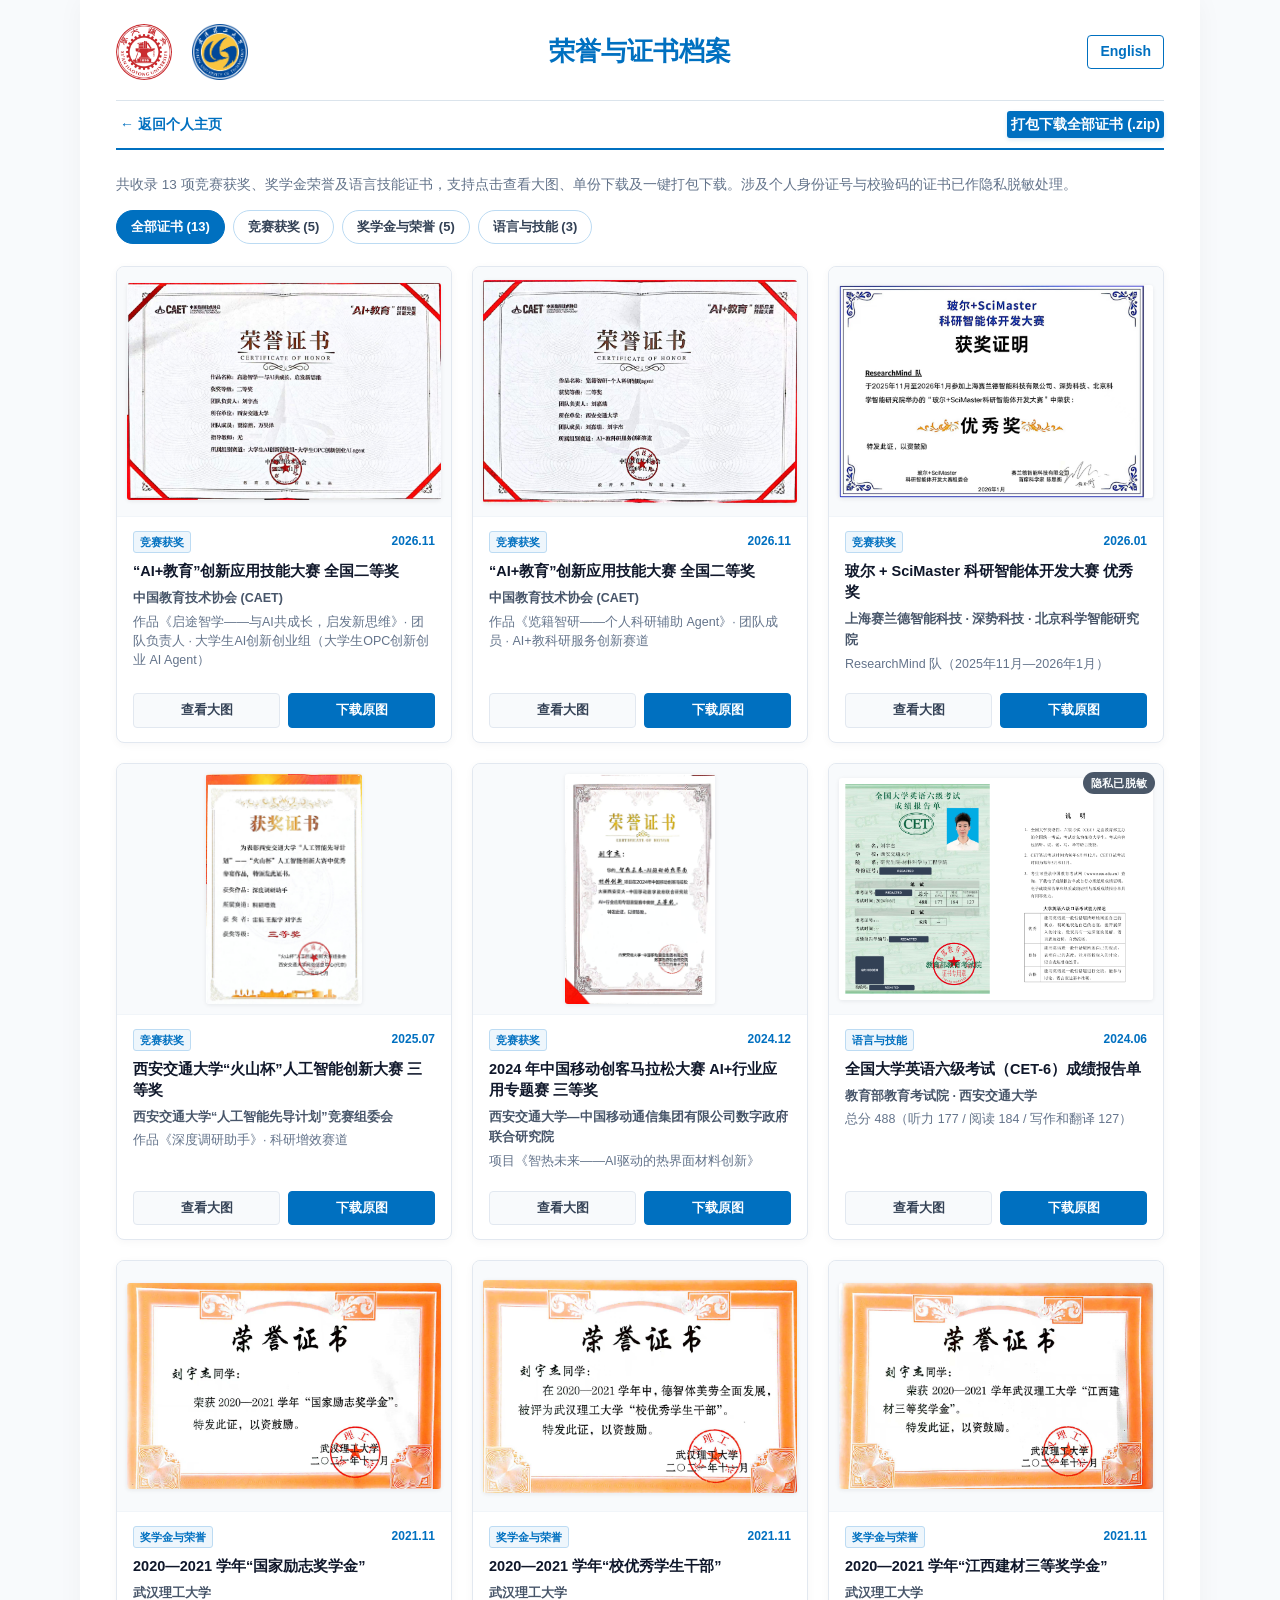
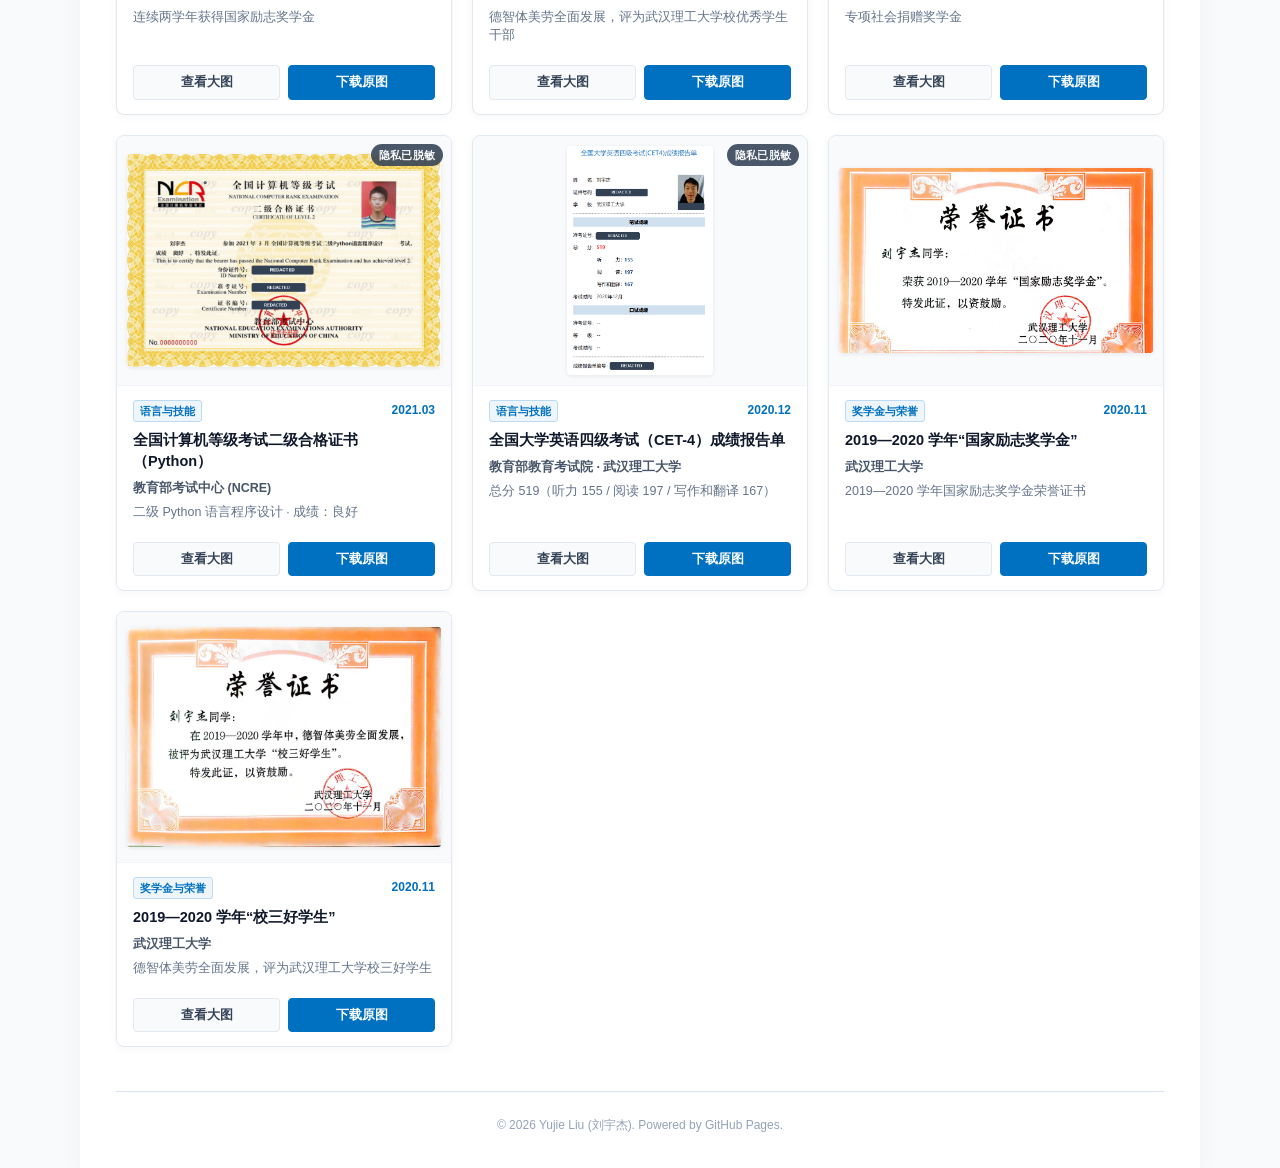
==== certificates.html @ 71fda724 "feat: 完善精选荣誉奖励并新增证书浏览与下载页面" ====
<!doctype html>
<html lang="zh-CN">
  <head>
    <meta charset="utf-8">
    <meta name="viewport" content="width=device-width, initial-scale=1">
    <meta name="description" content="刘宇杰 | Yujie Liu 的荣誉奖励与证书档案">
    <meta name="color-scheme" content="light">
    <title>证书档案 | 刘宇杰 (Yujie Liu)</title>
    <link rel="icon" href="assets/favicons/favicon.ico" sizes="16x16 32x32 48x48">
    <link rel="icon" type="image/png" href="assets/favicons/favicon-32.png" sizes="32x32">
    <link rel="stylesheet" href="styles.css?v=20261124a">
    <script defer src="certificates.js?v=20261124a"></script>
  </head>
  <body>
    <a class="skip-link" href="#cert-main" id="cert-skip">跳到正文</a>
    <div class="page">
      <header class="site-header">
        <div class="institution-logos">
          <a href="https://www.xjtu.edu.cn/" target="_blank" rel="noopener noreferrer">
            <img src="assets/logos/xjtu.png" width="56" height="56" alt="西安交通大学" data-logo="xjtu">
          </a>
          <a href="https://www.whut.edu.cn/" target="_blank" rel="noopener noreferrer">
            <img src="assets/logos/whut.png" width="56" height="56" alt="武汉理工大学" data-logo="whut">
          </a>
        </div>
        <h1 class="cert-page-heading" id="cert-page-heading">荣誉与证书档案</h1>
        <button class="language-switch" id="language-switch" type="button" lang="en" aria-label="Switch to English">English</button>
      </header>

      <nav class="section-nav cert-nav" aria-label="页面导航" id="cert-nav">
        <a href="index.html#awards" class="cert-back-link" id="cert-back-link">← 返回个人主页</a>
        <a href="assets/certificates/Yujie_Liu_Certificates.zip" download="Yujie_Liu_Certificates.zip" class="scholar-link-btn cert-zip-btn" id="cert-zip-btn">打包下载全部证书 (.zip)</a>
      </nav>

      <main class="cert-main" id="cert-main" tabindex="-1">
        <div class="cert-intro">
          <p class="cert-subtitle" id="cert-subtitle"></p>
          <div class="cert-filters" id="cert-filters" role="tablist" aria-label="证书分类筛选"></div>
        </div>
        <div class="cert-grid" id="cert-grid"></div>
      </main>

      <footer class="site-footer">
        <div class="copyright">
          <p>&copy; 2026 Yujie Liu (刘宇杰). Powered by GitHub Pages.</p>
        </div>
      </footer>
    </div>

    <div class="cert-modal" id="cert-modal" role="dialog" aria-modal="true" aria-labelledby="cert-modal-title" hidden>
      <div class="cert-modal-backdrop" id="cert-modal-backdrop"></div>
      <div class="cert-modal-dialog">
        <div class="cert-modal-header">
          <div class="cert-modal-meta">
            <h2 class="cert-modal-title" id="cert-modal-title"></h2>
            <p class="cert-modal-sub" id="cert-modal-sub"></p>
          </div>
          <button class="cert-modal-close" id="cert-modal-close" type="button" aria-label="关闭">&times;</button>
        </div>
        <div class="cert-modal-body">
          <button class="cert-modal-nav prev" id="cert-modal-prev" type="button" aria-label="上一张">&#8249;</button>
          <img class="cert-modal-img" id="cert-modal-img" alt="">
          <button class="cert-modal-nav next" id="cert-modal-next" type="button" aria-label="下一张">&#8250;</button>
        </div>
        <div class="cert-modal-footer">
          <span class="cert-modal-counter" id="cert-modal-counter"></span>
          <a class="scholar-link-btn" id="cert-modal-download" download>下载此证书</a>
        </div>
      </div>
    </div>

    <noscript><p class="no-script">请启用 JavaScript 以浏览和筛选证书。 Please enable JavaScript to view certificates.</p></noscript>
  </body>
</html>
---- styles.css ----
:root {
  color-scheme: light;
  font-family: -apple-system, BlinkMacSystemFont, "Segoe UI", Roboto, "Helvetica Neue", "Microsoft YaHei", "微软雅黑", Arial, sans-serif;
  font-size: 15px;
  color: #2b3036;
  background: #f8fafc;
  --primary: #0070C0;
  --primary-hover: #005696;
  --primary-light: #eaf3fa;
  --primary-border: #bcdbf3;
  --text-dark: #1e293b;
  --text-muted: #64748b;
  --card-border: #e2e8f0;
  --rule: #dbe4ec;
}

* { box-sizing: border-box; }
body { margin: 0; line-height: 1.65; background-color: #f8fafc; color: var(--text-dark); isolation: isolate; }
body::before {
  content: "";
  position: fixed;
  top: 50%;
  left: 50%;
  width: 60vmin;
  height: 60vmin;
  transform: translate(-50%, -50%);
  background: url("logo.png") center / contain no-repeat;
  opacity: 0.05;
  pointer-events: none;
  z-index: -1;
}

button, input, textarea, select { font: inherit; }
[hidden] { display: none !important; }
a { color: var(--primary); text-decoration: none; text-underline-offset: 3px; }
a:hover { text-decoration: underline; color: var(--primary-hover); }
a:focus-visible, button:focus-visible { outline: 2px solid var(--primary); outline-offset: 4px; }
p, ul, ol { margin: 0; }
strong { font-weight: 600; color: #0f172a; }
em { font-style: italic; }

.page { max-width: 1120px; margin: 0 auto; background: #ffffff; min-height: 100vh; box-shadow: 0 0 25px rgba(0,0,0,0.04); padding: 0 36px; }

/* Header */
.site-header { display: grid; grid-template-columns: minmax(0, 1fr) auto minmax(0, 1fr); align-items: center; gap: 16px; padding: 24px 0 20px; }
.institution-logos { display: flex; align-items: center; gap: 20px; justify-self: start; }
.institution-logos img { display: block; width: 56px; height: 56px; object-fit: contain; transition: transform 0.2s ease; }
.institution-logos a:hover img { transform: scale(1.05); }

.random-greeting { max-width: min(480px, 100%); font-size: 32px; font-weight: 700; line-height: 1.3; color: var(--primary); text-align: center; }
.language-switch { justify-self: end; border: 1px solid var(--primary); border-radius: 4px; padding: 4px 12px; background: #fff; color: var(--primary); cursor: pointer; font-size: 14px; font-weight: 600; transition: all 0.2s; }
.language-switch:hover { background: var(--primary); color: #fff; }

/* Nav */
.section-nav { display: flex; flex-wrap: wrap; justify-content: center; align-items: center; column-gap: 28px; row-gap: 8px; padding: 12px 0; border-top: 1px solid var(--rule); border-bottom: 2px solid var(--primary); background: #ffffff; position: sticky; top: 0; z-index: 10; }
.section-nav a { text-align: center; text-decoration: none; color: #334155; font-weight: 600; font-size: 14px; padding: 2px 4px; border-radius: 3px; transition: color 0.15s; }
.section-nav a:hover { color: var(--primary); text-decoration: none; background: var(--primary-light); }

/* Layout */
.page-body { display: grid; grid-template-columns: 240px minmax(0, 1fr); gap: 40px; padding: 32px 0 44px; }

/* Aside Profile */
.profile { min-width: 0; overflow-wrap: anywhere; }
.portrait, .portrait-placeholder { width: 190px; height: 238px; margin-bottom: 16px; border-radius: 6px; }
.portrait { display: block; object-fit: cover; object-position: center 20%; border: 2px solid #e2e8f0; box-shadow: 0 4px 12px rgba(0, 112, 192, 0.1); }
.portrait-placeholder { display: flex; align-items: center; justify-content: center; border: 2px dashed #cbd5e1; color: var(--text-muted); background: #f8fafc; }

h1 { margin: 0 0 6px; font-size: 26px; font-weight: 700; line-height: 1.3; color: #0f172a; }
#profile-position { font-size: 14px; color: var(--primary); font-weight: 600; margin-bottom: 6px; }
.profile-supervisor { font-size: 13px; font-weight: 600; color: #1e293b; background: var(--primary-light); border: 1px solid var(--primary-border); padding: 5px 8px; border-radius: 4px; margin-bottom: 12px; }

.profile-badges { display: flex; flex-wrap: wrap; gap: 4px; margin-bottom: 14px; }
.profile-tag { font-size: 11px; font-weight: 600; color: var(--primary); background: #f0f7fd; border: 1px solid var(--primary-border); padding: 2px 7px; border-radius: 3px; }

.affiliations { font-size: 13px; color: #475569; line-height: 1.5; margin-bottom: 16px; }
.affiliations p + p { margin-top: 3px; }

.contact { padding-top: 14px; border-top: 1px solid var(--rule); font-size: 13px; }
.contact-item { margin-top: 6px; }
.contact-label { font-weight: 600; color: #475569; margin-right: 4px; }

.profile-links { list-style: none; padding: 0; margin-top: 14px; }
.profile-links li + li { margin-top: 6px; }
.profile-links a { display: inline-flex; align-items: center; gap: 6px; font-weight: 600; font-size: 13px; color: var(--primary); }

/* Main Section */
main { min-width: 0; }
.content-section { scroll-margin-top: 56px; overflow-wrap: anywhere; margin-bottom: 32px; }

/* Section Header Badge (matching resume PPTX Shape 9, 10, 16, etc.) */
.section-badge-header {
  display: inline-flex;
  align-items: center;
  background-color: var(--primary);
  color: #ffffff !important;
  font-size: 16px;
  font-weight: 700;
  padding: 4px 16px;
  border-radius: 4px;
  margin: 0 0 16px;
  letter-spacing: 0.5px;
  box-shadow: 0 2px 6px rgba(0, 112, 192, 0.22);
}

.paragraphs p + p { margin-top: 10px; }
.paragraphs p { color: #334155; line-height: 1.7; }

/* Resume Project Cards (Matching PPTX visual hierarchy) */
.resume-card {
  border: 1px solid var(--card-border);
  border-left: 4px solid var(--primary);
  background: #ffffff;
  border-radius: 4px;
  padding: 14px 18px;
  margin-bottom: 14px;
  box-shadow: 0 1px 4px rgba(0, 0, 0, 0.03);
  transition: transform 0.15s ease, box-shadow 0.15s ease;
}
.resume-card:hover {
  box-shadow: 0 3px 10px rgba(0, 112, 192, 0.08);
}

.resume-card-header {
  display: flex;
  justify-content: space-between;
  align-items: baseline;
  flex-wrap: wrap;
  gap: 8px;
  margin-bottom: 8px;
  padding-bottom: 6px;
  border-bottom: 1px dashed #e2e8f0;
}

.resume-card-title {
  font-size: 15px;
  font-weight: 700;
  color: #0f172a;
  display: flex;
  align-items: center;
  gap: 6px;
}

.item-square {
  display: inline-block;
  width: 7px;
  height: 7px;
  background-color: var(--primary);
  border-radius: 1px;
  flex-shrink: 0;
}

.resume-card-period {
  font-size: 13px;
  font-weight: 600;
  color: var(--primary);
  font-variant-numeric: tabular-nums;
  white-space: nowrap;
}

.resume-card-body {
  font-size: 14px;
  color: #334155;
  line-height: 1.65;
}

.resume-field {
  margin-top: 6px;
}
.resume-field-label {
  font-weight: 700;
  color: var(--primary);
}

.resume-results-list {
  list-style: none;
  padding-left: 0;
  margin-top: 4px;
}
.resume-results-list li {
  position: relative;
  padding-left: 14px;
  margin-top: 5px;
}
.resume-results-list li::before {
  content: "•";
  position: absolute;
  left: 2px;
  color: var(--primary);
  font-weight: bold;
}

.paper-tag {
  display: inline-block;
  background: #eef6fc;
  color: var(--primary);
  border: 1px solid var(--primary-border);
  border-radius: 3px;
  font-size: 11px;
  font-weight: 700;
  padding: 1px 6px;
  margin-left: 4px;
  vertical-align: middle;
}

.paper-tag.hot {
  background: #fdf0e6;
  color: #b4530a;
  border-color: #f0c9a8;
}

.paper-tag.review {
  background: #f4f1fb;
  color: #5b46a8;
  border-color: #d9d0ef;
}

/* History list (Awards / Education fallback) */
.history-list { list-style: none; padding: 0; }
.history-list li {
  display: grid;
  grid-template-columns: 130px minmax(0, 1fr);
  gap: 14px;
  padding: 10px 14px;
  border-bottom: 1px solid #f1f5f9;
  align-items: baseline;
}
.history-list li:hover { background: #f8fafc; }
.history-period { font-variant-numeric: tabular-nums; color: var(--primary); font-weight: 600; font-size: 13px; }
.history-institution { font-weight: 600; color: #1e293b; }
.history-detail-text { color: var(--text-muted); font-size: 13px; margin-top: 2px; }

/* Publications list */
.publication-list { display: flex; flex-direction: column; gap: 12px; }
.publication-item {
  border: 1px solid #e2e8f0;
  border-left: 3px solid var(--primary);
  background: #fff;
  border-radius: 4px;
  padding: 12px 16px;
  line-height: 1.6;
  font-size: 14px;
  box-shadow: 0 1px 3px rgba(0,0,0,0.02);
}
.publication-item strong { color: #0f172a; }

.scholar-container {
  margin-top: 16px;
  text-align: center;
  padding: 14px 18px;
  background: #f8fafc;
  border: 1px dashed var(--primary-border);
  border-radius: 6px;
}
.scholar-note {
  font-size: 13px;
  color: var(--text-muted);
  margin-bottom: 8px;
}
.scholar-link-btn {
  display: inline-flex;
  align-items: center;
  gap: 6px;
  background: var(--primary);
  color: #ffffff !important;
  font-weight: 600;
  font-size: 13px;
  padding: 6px 18px;
  border-radius: 4px;
  box-shadow: 0 2px 4px rgba(0, 112, 192, 0.15);
  transition: all 0.15s ease;
}
.scholar-link-btn:hover {
  background: var(--primary-hover);
  text-decoration: none;
  box-shadow: 0 4px 8px rgba(0, 112, 192, 0.25);
}

/* Footer */
.site-footer { border-top: 1px solid var(--rule); padding: 24px 0 32px; color: var(--text-muted); font-size: 13px; text-align: center; }
.visitor-count { display: flex; flex-wrap: wrap; justify-content: center; gap: 4px 28px; margin-bottom: 8px; }
.copyright { color: #94a3b8; font-size: 12px; }

.skip-link { position: absolute; top: 8px; left: 8px; padding: 6px 12px; background: #fff; transform: translateY(-160%); z-index: 1; }
.skip-link:focus { transform: translateY(0); }
.no-script { margin: 24px; text-align: center; }

@media (max-width: 900px) {
  .page { padding: 0 20px; }
  .page-body { grid-template-columns: minmax(0, 1fr); gap: 28px; }
  .portrait, .portrait-placeholder { width: 160px; height: 200px; }
  .section-nav { column-gap: 16px; font-size: 13px; }
}

@media (max-width: 600px) {
  .site-header { grid-template-columns: minmax(0, 1fr) auto; }
  .institution-logos { grid-column: 1; grid-row: 1; }
  .language-switch { grid-column: 2; grid-row: 1; }
  .random-greeting { grid-column: 1 / -1; grid-row: 2; justify-self: center; font-size: 24px; }
  .history-list li { grid-template-columns: 1fr; gap: 2px; }
}

/* Certificates Gallery Page */
.cert-page-heading {
  margin: 0;
  font-size: 26px;
  font-weight: 700;
  color: var(--primary);
  text-align: center;
  line-height: 1.3;
}

.cert-nav {
  justify-content: space-between;
  padding: 10px 0;
}

.cert-back-link {
  font-weight: 600;
  font-size: 14px;
  color: var(--primary) !important;
}

.cert-zip-btn {
  padding: 5px 14px;
  font-size: 13px;
}

.cert-main {
  padding: 24px 0 44px;
}

.cert-intro {
  margin-bottom: 22px;
}

.cert-subtitle {
  font-size: 13.5px;
  color: var(--text-muted);
  margin-bottom: 14px;
  line-height: 1.65;
}

.cert-filters {
  display: flex;
  flex-wrap: wrap;
  gap: 8px;
}

.cert-filter-btn {
  border: 1px solid var(--primary-border);
  background: #ffffff;
  color: #334155;
  padding: 5px 14px;
  border-radius: 999px;
  font-size: 13px;
  font-weight: 600;
  cursor: pointer;
  transition: all 0.15s ease;
}

.cert-filter-btn:hover {
  border-color: var(--primary);
  color: var(--primary);
  background: var(--primary-light);
}

.cert-filter-btn.active {
  background: var(--primary);
  border-color: var(--primary);
  color: #ffffff;
}

.cert-grid {
  display: grid;
  grid-template-columns: repeat(3, minmax(0, 1fr));
  gap: 20px;
}

.cert-card {
  display: flex;
  flex-direction: column;
  border: 1px solid var(--card-border);
  border-radius: 8px;
  overflow: hidden;
  background: #ffffff;
  box-shadow: 0 2px 8px rgba(15, 23, 42, 0.04);
  transition: transform 0.18s ease, box-shadow 0.18s ease, border-color 0.18s ease;
}

.cert-card:hover {
  transform: translateY(-2px);
  border-color: var(--primary-border);
  box-shadow: 0 8px 20px rgba(0, 112, 192, 0.1);
}

.cert-thumb-btn {
  position: relative;
  display: flex;
  align-items: center;
  justify-content: center;
  width: 100%;
  aspect-ratio: 4 / 3;
  padding: 10px;
  border: none;
  border-bottom: 1px solid #f1f5f9;
  background: #f8fafc;
  cursor: zoom-in;
  overflow: hidden;
}

.cert-thumb-img {
  max-width: 100%;
  max-height: 100%;
  object-fit: contain;
  border-radius: 3px;
  box-shadow: 0 1px 4px rgba(15, 23, 42, 0.08);
  transition: transform 0.2s ease;
}

.cert-thumb-btn:hover .cert-thumb-img {
  transform: scale(1.03);
}

.cert-redacted-badge {
  position: absolute;
  top: 8px;
  right: 8px;
  background: rgba(51, 65, 85, 0.88);
  color: #f8fafc;
  font-size: 11px;
  font-weight: 600;
  padding: 2px 8px;
  border-radius: 999px;
  letter-spacing: 0.2px;
}

.cert-card-body {
  flex: 1;
  padding: 14px 16px 10px;
}

.cert-card-meta {
  display: flex;
  align-items: center;
  justify-content: space-between;
  gap: 8px;
  margin-bottom: 8px;
}

.cert-card-meta .paper-tag {
  margin-left: 0;
}

.cert-card-date {
  font-size: 12px;
  font-weight: 600;
  color: var(--primary);
  font-variant-numeric: tabular-nums;
}

.cert-card-title {
  margin: 0 0 6px;
  font-size: 14.5px;
  font-weight: 700;
  line-height: 1.45;
  color: #0f172a;
}

.cert-card-issuer {
  font-size: 12.5px;
  font-weight: 600;
  color: #475569;
  margin-bottom: 4px;
}

.cert-card-detail {
  font-size: 12.5px;
  color: var(--text-muted);
  line-height: 1.5;
}

.cert-card-actions {
  display: grid;
  grid-template-columns: 1fr 1fr;
  gap: 8px;
  padding: 10px 16px 14px;
}

.cert-action-btn {
  display: inline-flex;
  align-items: center;
  justify-content: center;
  padding: 6px 10px;
  border-radius: 4px;
  font-size: 12.5px;
  font-weight: 600;
  cursor: pointer;
  text-align: center;
  transition: all 0.15s ease;
}

.cert-action-btn.secondary {
  background: #f8fafc;
  color: #334155;
  border: 1px solid var(--card-border);
}

.cert-action-btn.secondary:hover {
  border-color: var(--primary);
  color: var(--primary);
  background: var(--primary-light);
}

.cert-action-btn.primary {
  background: var(--primary);
  color: #ffffff !important;
  border: 1px solid var(--primary);
}

.cert-action-btn.primary:hover {
  background: var(--primary-hover);
  border-color: var(--primary-hover);
  text-decoration: none;
}

/* Lightbox Modal */
.cert-modal {
  position: fixed;
  inset: 0;
  z-index: 1000;
  display: flex;
  align-items: center;
  justify-content: center;
  padding: 20px;
}

.cert-modal-backdrop {
  position: absolute;
  inset: 0;
  background: rgba(15, 23, 42, 0.8);
}

.cert-modal-dialog {
  position: relative;
  z-index: 1;
  width: min(960px, 100%);
  max-height: 92vh;
  display: flex;
  flex-direction: column;
  background: #ffffff;
  border-radius: 8px;
  overflow: hidden;
  box-shadow: 0 24px 60px rgba(0, 0, 0, 0.35);
}

.cert-modal-header {
  display: flex;
  align-items: flex-start;
  justify-content: space-between;
  gap: 12px;
  padding: 14px 18px;
  border-bottom: 1px solid var(--card-border);
}

.cert-modal-title {
  margin: 0;
  font-size: 16px;
  font-weight: 700;
  color: #0f172a;
}

.cert-modal-sub {
  margin-top: 2px;
  font-size: 13px;
  color: var(--text-muted);
}

.cert-modal-close {
  border: none;
  background: transparent;
  color: #64748b;
  font-size: 28px;
  line-height: 1;
  padding: 0 4px;
  cursor: pointer;
}

.cert-modal-close:hover {
  color: #0f172a;
}

.cert-modal-body {
  position: relative;
  flex: 1;
  min-height: 260px;
  display: flex;
  align-items: center;
  justify-content: center;
  padding: 16px 52px;
  background: #f1f5f9;
  overflow: auto;
}

.cert-modal-img {
  max-width: 100%;
  max-height: 66vh;
  object-fit: contain;
  border-radius: 4px;
  box-shadow: 0 4px 18px rgba(15, 23, 42, 0.16);
}

.cert-modal-nav {
  position: absolute;
  top: 50%;
  transform: translateY(-50%);
  width: 36px;
  height: 36px;
  border-radius: 50%;
  border: 1px solid var(--card-border);
  background: rgba(255, 255, 255, 0.94);
  color: #0f172a;
  font-size: 22px;
  line-height: 1;
  cursor: pointer;
  display: flex;
  align-items: center;
  justify-content: center;
  box-shadow: 0 2px 6px rgba(15, 23, 42, 0.12);
}

.cert-modal-nav:hover {
  background: var(--primary);
  color: #ffffff;
  border-color: var(--primary);
}

.cert-modal-nav.prev { left: 10px; }
.cert-modal-nav.next { right: 10px; }

.cert-modal-footer {
  display: flex;
  align-items: center;
  justify-content: space-between;
  gap: 12px;
  padding: 12px 18px;
  border-top: 1px solid var(--card-border);
  background: #ffffff;
}

.cert-modal-counter {
  font-size: 13px;
  font-weight: 600;
  color: var(--text-muted);
  font-variant-numeric: tabular-nums;
}

@media (max-width: 900px) {
  .cert-grid { grid-template-columns: repeat(2, minmax(0, 1fr)); }
}

@media (max-width: 600px) {
  .cert-page-heading { grid-column: 1 / -1; grid-row: 2; justify-self: center; font-size: 22px; }
  .cert-grid { grid-template-columns: 1fr; }
  .cert-nav { justify-content: center; gap: 10px; }
  .cert-modal-body { padding: 12px 42px; }
}
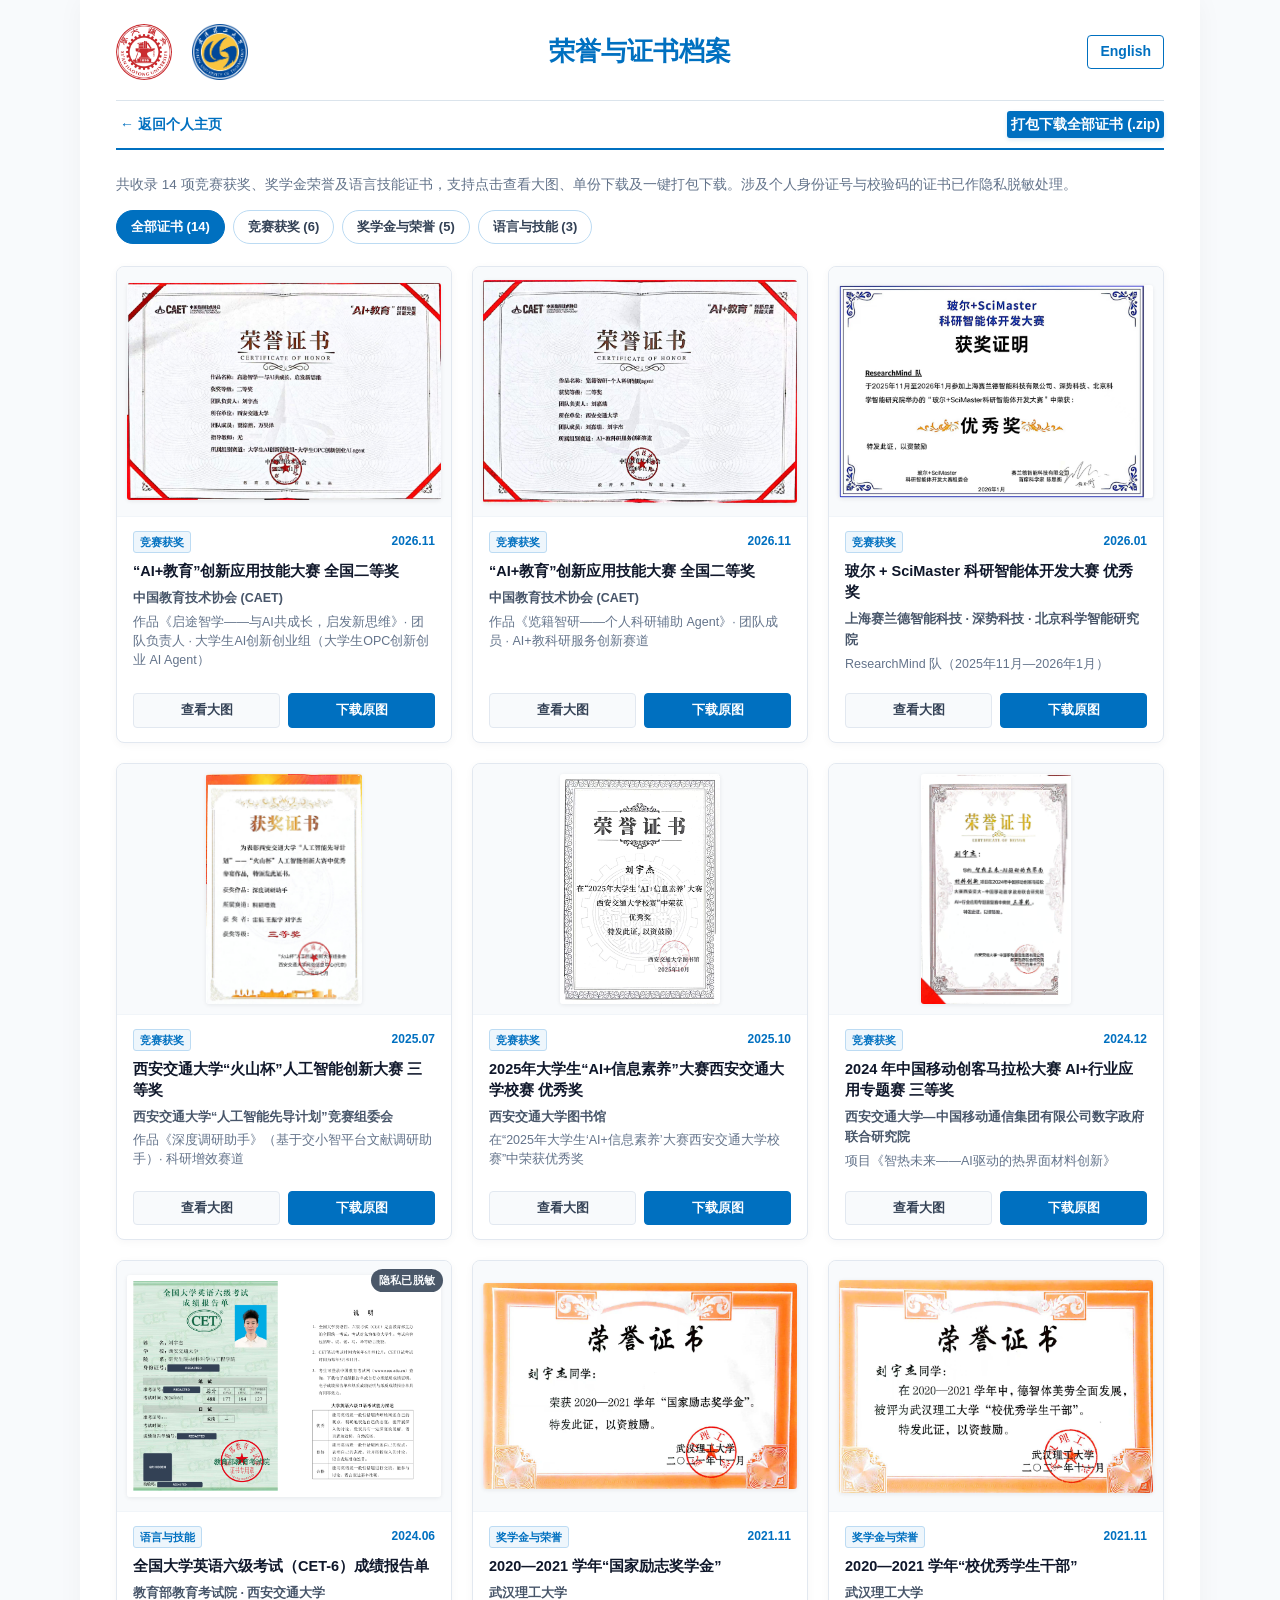
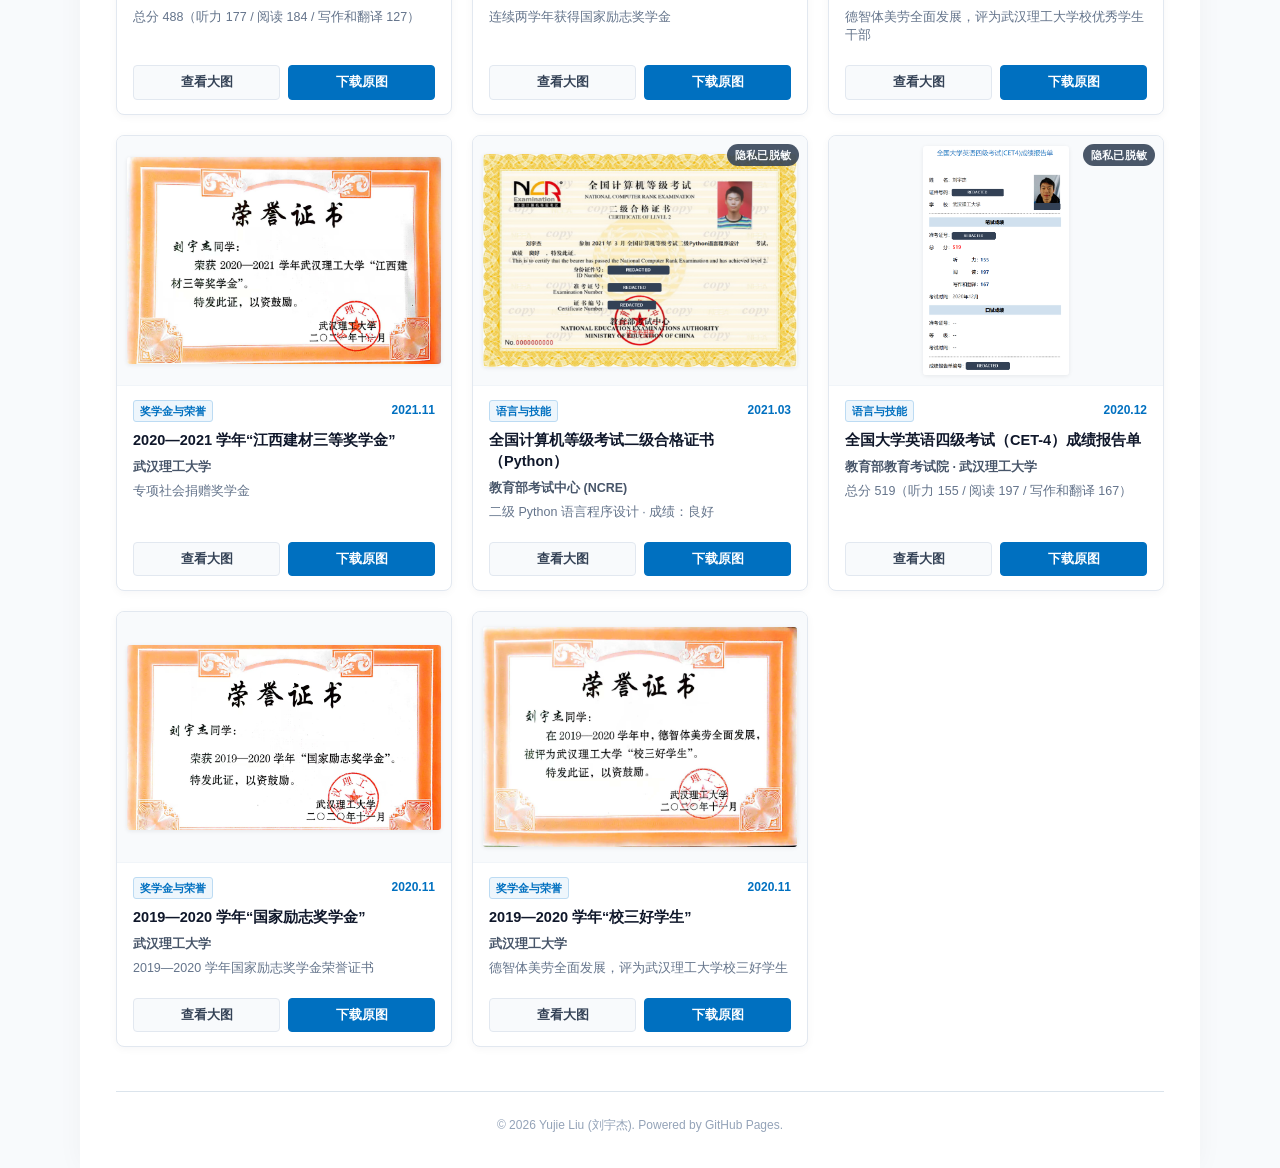
==== commit 6f7b5657: "chore: bump asset cache version to v20261124b" ====
--- a/certificates.html
+++ b/certificates.html
@@ -8,8 +8,8 @@
     <title>证书档案 | 刘宇杰 (Yujie Liu)</title>
     <link rel="icon" href="assets/favicons/favicon.ico" sizes="16x16 32x32 48x48">
     <link rel="icon" type="image/png" href="assets/favicons/favicon-32.png" sizes="32x32">
-    <link rel="stylesheet" href="styles.css?v=20261124a">
-    <script defer src="certificates.js?v=20261124a"></script>
+    <link rel="stylesheet" href="styles.css?v=20261124b">
+    <script defer src="certificates.js?v=20261124b"></script>
   </head>
   <body>
     <a class="skip-link" href="#cert-main" id="cert-skip">跳到正文</a>
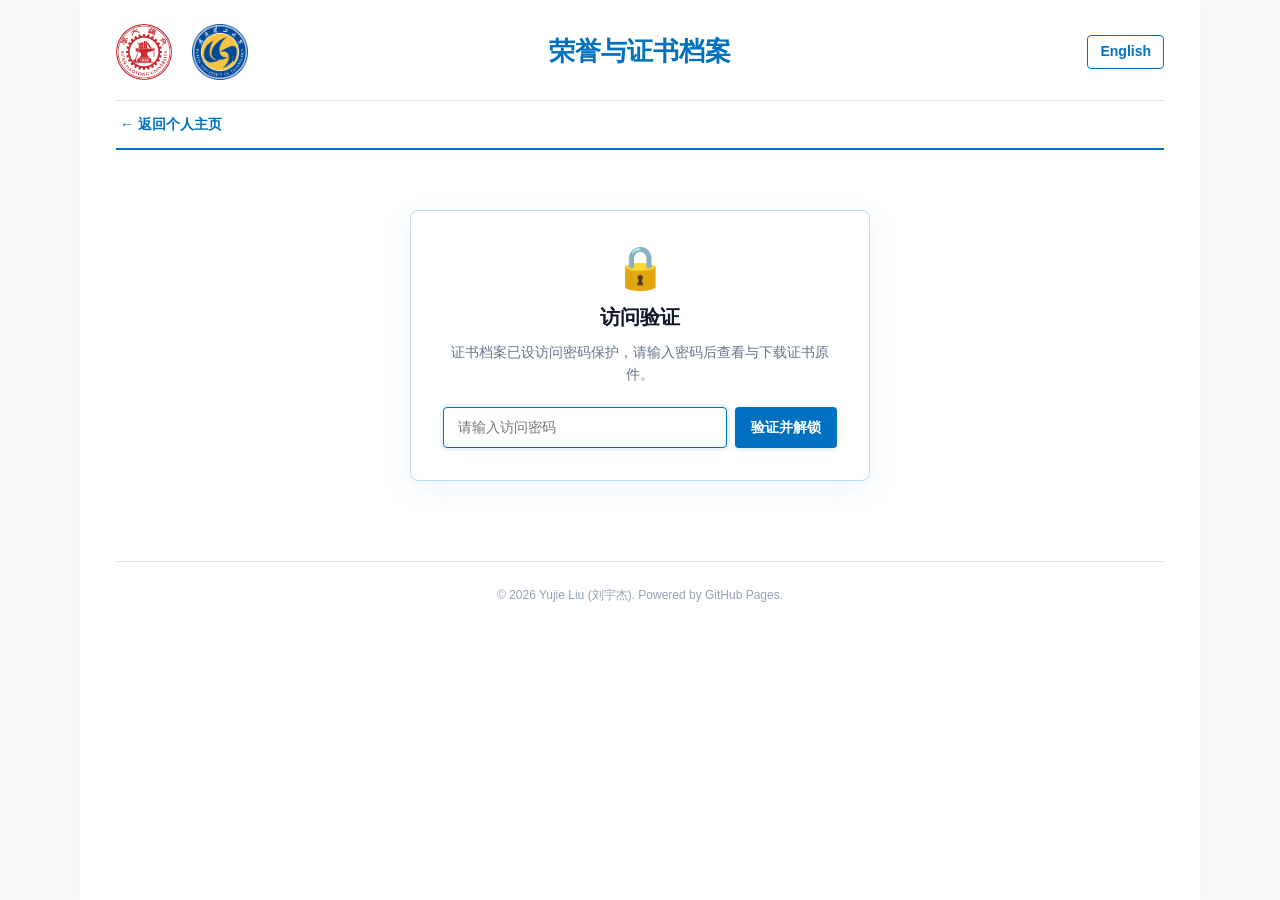
==== commit 4408d0e2: "feat: 为证书档案页面添加访问密码保护 (liu20010227)" ====
--- a/certificates.html
+++ b/certificates.html
@@ -8,8 +8,8 @@
     <title>证书档案 | 刘宇杰 (Yujie Liu)</title>
     <link rel="icon" href="assets/favicons/favicon.ico" sizes="16x16 32x32 48x48">
     <link rel="icon" type="image/png" href="assets/favicons/favicon-32.png" sizes="32x32">
-    <link rel="stylesheet" href="styles.css?v=20261124b">
-    <script defer src="certificates.js?v=20261124b"></script>
+    <link rel="stylesheet" href="styles.css?v=20261124c">
+    <script defer src="certificates.js?v=20261124c"></script>
   </head>
   <body>
     <a class="skip-link" href="#cert-main" id="cert-skip">跳到正文</a>
@@ -29,10 +29,26 @@
 
       <nav class="section-nav cert-nav" aria-label="页面导航" id="cert-nav">
         <a href="index.html#awards" class="cert-back-link" id="cert-back-link">← 返回个人主页</a>
-        <a href="assets/certificates/Yujie_Liu_Certificates.zip" download="Yujie_Liu_Certificates.zip" class="scholar-link-btn cert-zip-btn" id="cert-zip-btn">打包下载全部证书 (.zip)</a>
+        <div class="cert-nav-actions" id="cert-nav-actions">
+          <a href="assets/certificates/Yujie_Liu_Certificates.zip" download="Yujie_Liu_Certificates.zip" class="scholar-link-btn cert-zip-btn" id="cert-zip-btn" hidden>打包下载全部证书 (.zip)</a>
+          <button type="button" class="cert-lock-btn" id="cert-lock-btn" title="锁定查看" hidden>锁定</button>
+        </div>
       </nav>
 
-      <main class="cert-main" id="cert-main" tabindex="-1">
+      <section class="cert-auth-card" id="cert-auth-card">
+        <div class="cert-auth-icon">🔒</div>
+        <h2 class="cert-auth-title" id="cert-auth-title">访问验证</h2>
+        <p class="cert-auth-desc" id="cert-auth-desc">证书档案已设访问密码保护，请输入密码后查看与下载证书原件。</p>
+        <form class="cert-auth-form" id="cert-auth-form" autocomplete="off">
+          <div class="cert-auth-input-wrap">
+            <input type="password" id="cert-password-input" class="cert-auth-input" placeholder="请输入访问密码" required autofocus>
+            <button type="submit" class="scholar-link-btn cert-auth-submit" id="cert-auth-submit">验证并解锁</button>
+          </div>
+          <p class="cert-auth-error" id="cert-auth-error" hidden>密码错误，请重新输入</p>
+        </form>
+      </section>
+
+      <main class="cert-main" id="cert-main" tabindex="-1" hidden>
         <div class="cert-intro">
           <p class="cert-subtitle" id="cert-subtitle"></p>
           <div class="cert-filters" id="cert-filters" role="tablist" aria-label="证书分类筛选"></div>
--- a/styles.css
+++ b/styles.css
@@ -320,9 +320,107 @@
   color: var(--primary) !important;
 }
 
+.cert-nav-actions {
+  display: flex;
+  align-items: center;
+  gap: 10px;
+}
+
+.cert-lock-btn {
+  background: #f8fafc;
+  color: #64748b;
+  border: 1px solid var(--card-border);
+  border-radius: 4px;
+  padding: 5px 12px;
+  font-size: 13px;
+  font-weight: 600;
+  cursor: pointer;
+  transition: all 0.15s ease;
+}
+
+.cert-lock-btn:hover {
+  color: #ef4444;
+  border-color: #fca5a5;
+  background: #fef2f2;
+}
+
 .cert-zip-btn {
   padding: 5px 14px;
   font-size: 13px;
+}
+
+/* Auth Card */
+.cert-auth-card {
+  max-width: 460px;
+  margin: 60px auto 80px;
+  padding: 36px 32px 32px;
+  background: #ffffff;
+  border: 1px solid var(--primary-border);
+  border-radius: 8px;
+  box-shadow: 0 8px 30px rgba(0, 112, 192, 0.08);
+  text-align: center;
+}
+
+.cert-auth-icon {
+  font-size: 42px;
+  line-height: 1;
+  margin-bottom: 12px;
+}
+
+.cert-auth-title {
+  font-size: 20px;
+  font-weight: 700;
+  color: #0f172a;
+  margin: 0 0 8px;
+}
+
+.cert-auth-desc {
+  font-size: 13.5px;
+  color: var(--text-muted);
+  line-height: 1.6;
+  margin-bottom: 22px;
+}
+
+.cert-auth-form {
+  display: flex;
+  flex-direction: column;
+  gap: 10px;
+}
+
+.cert-auth-input-wrap {
+  display: flex;
+  gap: 8px;
+}
+
+.cert-auth-input {
+  flex: 1;
+  padding: 8px 14px;
+  border: 1px solid var(--card-border);
+  border-radius: 4px;
+  font-size: 14px;
+  outline: none;
+  transition: border-color 0.2s, box-shadow 0.2s;
+}
+
+.cert-auth-input:focus {
+  border-color: var(--primary);
+  box-shadow: 0 0 0 3px var(--primary-light);
+}
+
+.cert-auth-submit {
+  border: none;
+  cursor: pointer;
+  white-space: nowrap;
+  padding: 8px 16px;
+  font-size: 13.5px;
+}
+
+.cert-auth-error {
+  color: #dc2626;
+  font-size: 13px;
+  font-weight: 600;
+  margin: 4px 0 0;
+  text-align: left;
 }
 
 .cert-main {
